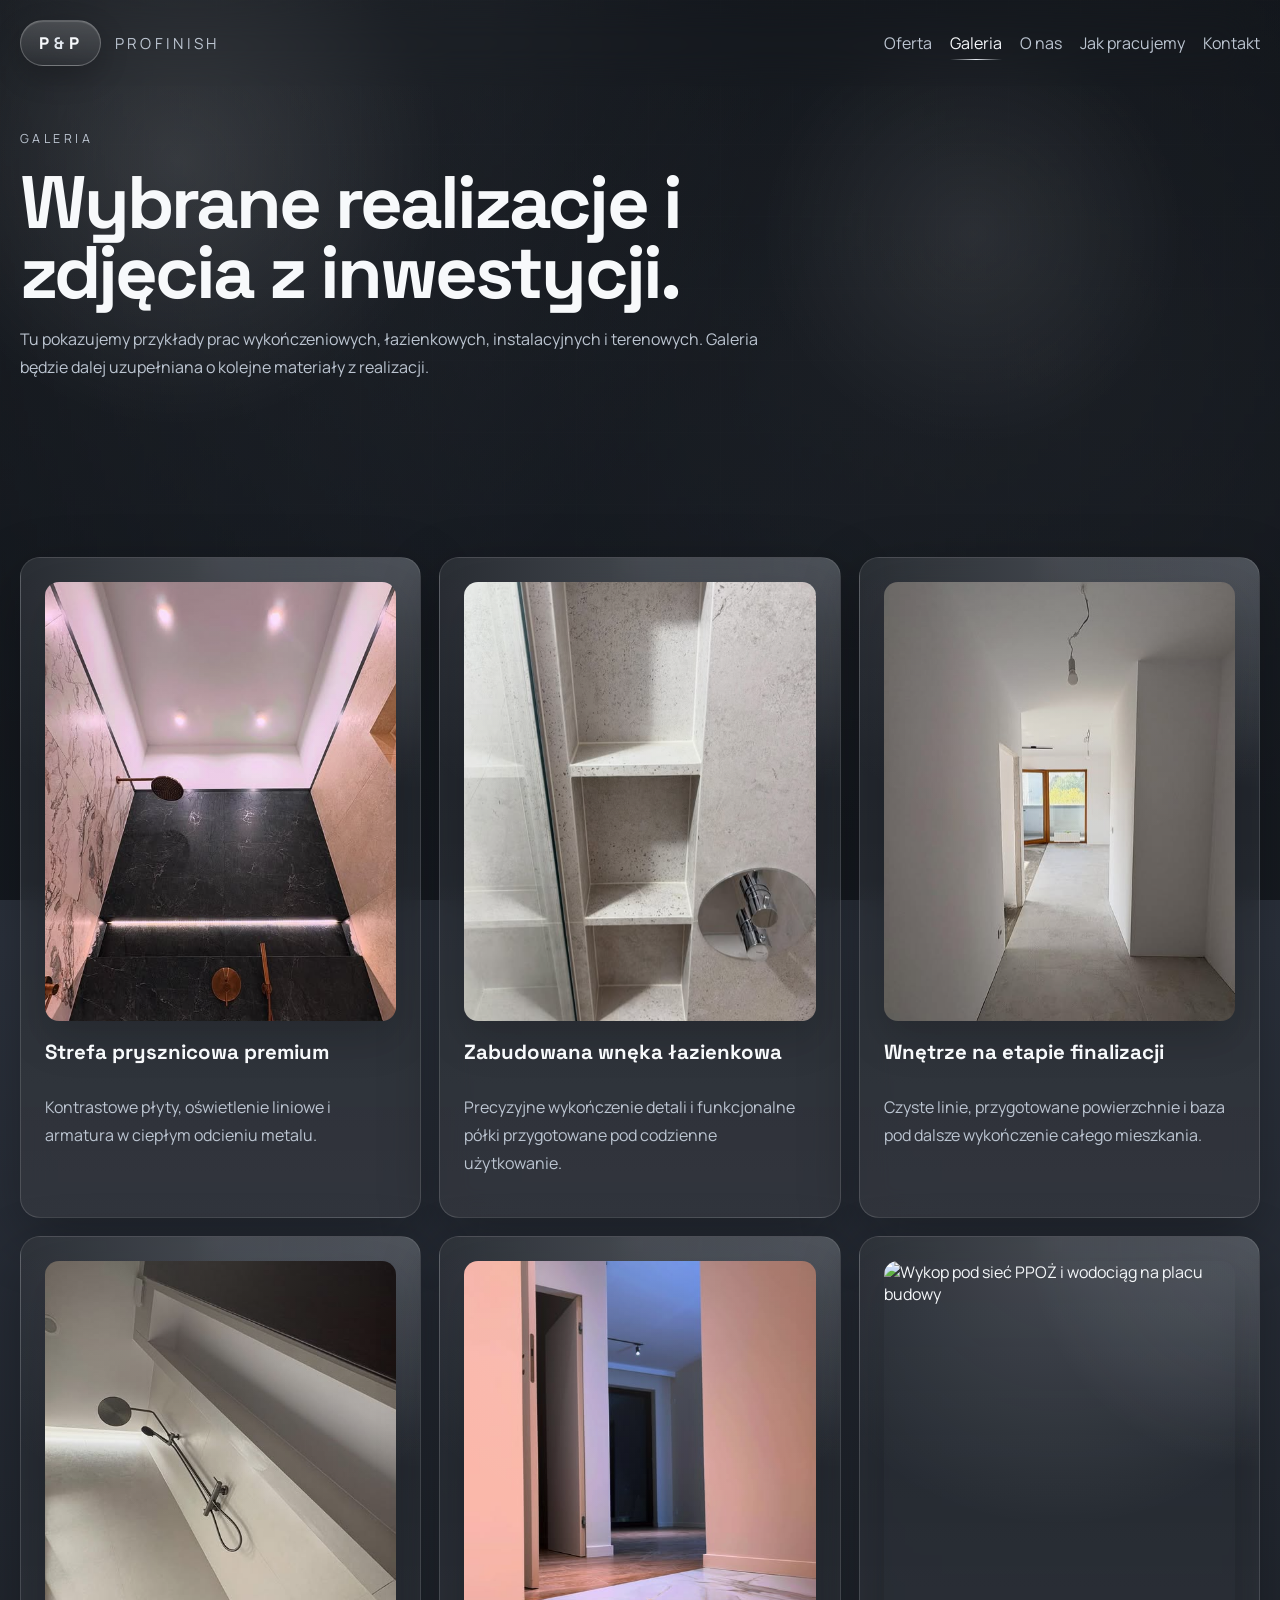
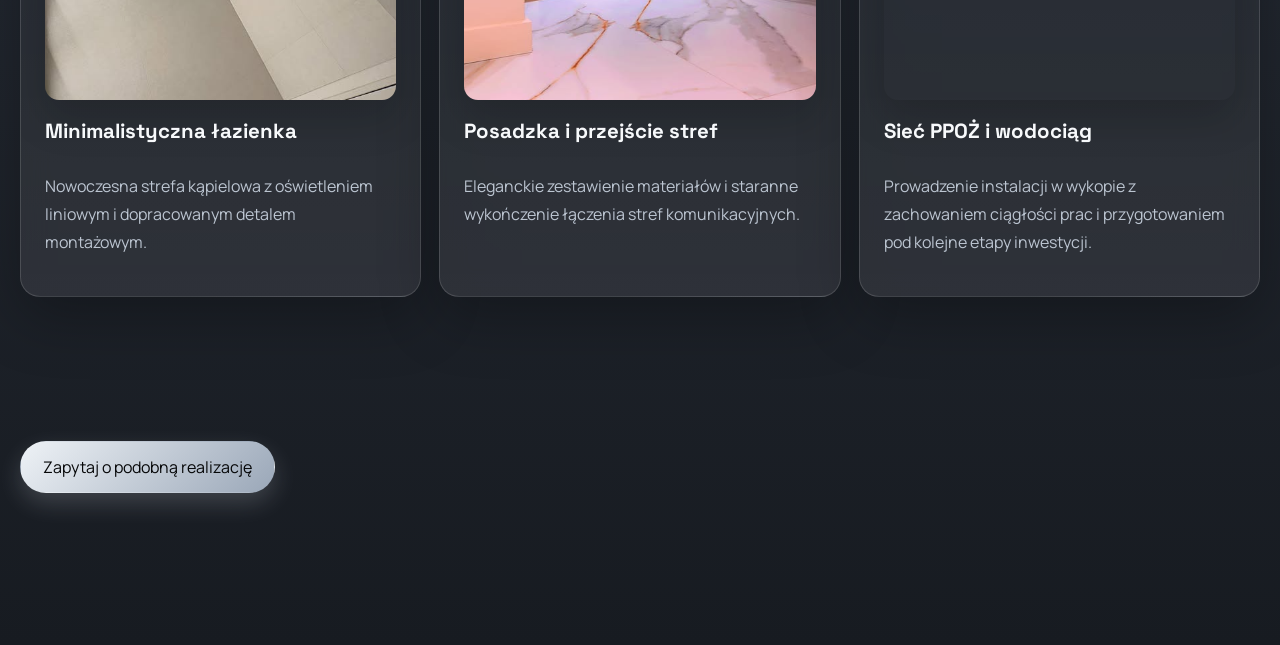
==== galeria.html @ ba37e41d "Split landing page into subpages" ====
<!DOCTYPE html>
<html lang="pl">
  <head>
    <meta charset="UTF-8" />
    <meta name="viewport" content="width=device-width, initial-scale=1.0" />
    <title>Galeria realizacji | P&amp;P Profinish</title>
    <meta name="description" content="Galeria realizacji P&amp;P Profinish: łazienki, wnętrza, posadzki, wykończenia oraz prace ziemne przy sieci PPOŻ i wodociągu." />
    <meta name="robots" content="index, follow" />
    <link rel="canonical" href="https://www.ppprofinish.pl/galeria" />
    <link rel="icon" type="image/svg+xml" href="/favicon.svg" />
    <script type="text/javascript">
      (function(c,l,a,r,i,t,y){
        c[a]=c[a]||function(){(c[a].q=c[a].q||[]).push(arguments)};
        t=l.createElement(r);t.async=1;t.src="https://www.clarity.ms/tag/"+i;
        y=l.getElementsByTagName(r)[0];y.parentNode.insertBefore(t,y);
      })(window, document, "clarity", "script", "wamprdpxu4");
    </script>
    <meta property="og:type" content="website" />
    <meta property="og:title" content="Galeria realizacji P&amp;P Profinish" />
    <meta property="og:description" content="Zobacz wybrane realizacje i zdjęcia z prac P&amp;P Profinish." />
    <meta property="og:url" content="https://www.ppprofinish.pl/galeria" />
    <meta property="og:image" content="https://www.ppprofinish.pl/gallery/realizacja-01.png" />
    <link rel="preconnect" href="https://fonts.googleapis.com" />
    <link rel="preconnect" href="https://fonts.gstatic.com" crossorigin />
    <link href="https://fonts.googleapis.com/css2?family=Manrope:wght@400;500;600;700;800&family=Space+Grotesk:wght@500;700&display=swap" rel="stylesheet" />
    <link rel="stylesheet" href="/styles.css" />
  </head>
  <body>
    <div class="site-backdrop" aria-hidden="true">
      <div class="backdrop-glow"></div>
      <div class="backdrop-grid"></div>
      <div class="backdrop-paper">
        <span class="paper-roll"></span>
        <span class="paper-lines"></span>
      </div>
    </div>

    <div class="page-shell">
      <header class="site-header">
        <a class="brand" href="/" aria-label="P&amp;P Profinish">
          <span class="brand-mark">P<span>&amp;</span>P</span>
          <span class="brand-text">Profinish</span>
        </a>

        <nav class="site-nav" aria-label="Nawigacja główna">
          <a href="/oferta">Oferta</a>
          <a href="/galeria" aria-current="page">Galeria</a>
          <a href="/o-nas">O nas</a>
          <a href="/jak-pracujemy">Jak pracujemy</a>
          <a href="/#kontakt">Kontakt</a>
        </nav>
      </header>

      <main>
        <section class="section page-hero">
          <div class="section-heading reveal">
            <p class="eyebrow">Galeria</p>
            <h1>Wybrane realizacje i zdjęcia z inwestycji.</h1>
            <p>
              Tu pokazujemy przykłady prac wykończeniowych, łazienkowych,
              instalacyjnych i terenowych. Galeria będzie dalej uzupełniana o
              kolejne materiały z realizacji.
            </p>
          </div>
        </section>

        <section class="section">
          <div class="services-grid gallery-grid">
            <article class="card reveal gallery-card">
              <img src="/gallery/realizacja-01.png" alt="Nowoczesna strefa prysznicowa z ciemnym kamieniem" />
              <h3>Strefa prysznicowa premium</h3>
              <p>Kontrastowe płyty, oświetlenie liniowe i armatura w ciepłym odcieniu metalu.</p>
            </article>
            <article class="card reveal reveal-delay gallery-card">
              <img src="/gallery/realizacja-02.png" alt="Wnęka prysznicowa z zabudowanymi półkami" />
              <h3>Zabudowana wnęka łazienkowa</h3>
              <p>Precyzyjne wykończenie detali i funkcjonalne półki przygotowane pod codzienne użytkowanie.</p>
            </article>
            <article class="card reveal reveal-delay-2 gallery-card">
              <img src="/gallery/realizacja-03.png" alt="Jasne wnętrze mieszkania w trakcie wykończenia" />
              <h3>Wnętrze na etapie finalizacji</h3>
              <p>Czyste linie, przygotowane powierzchnie i baza pod dalsze wykończenie całego mieszkania.</p>
            </article>
            <article class="card reveal gallery-card">
              <img src="/gallery/realizacja-04.png" alt="Nowoczesna łazienka z minimalistycznym prysznicem" />
              <h3>Minimalistyczna łazienka</h3>
              <p>Nowoczesna strefa kąpielowa z oświetleniem liniowym i dopracowanym detalem montażowym.</p>
            </article>
            <article class="card reveal reveal-delay gallery-card">
              <img src="/gallery/realizacja-05.png" alt="Posadzka z efektem marmuru w nowoczesnym wnętrzu" />
              <h3>Posadzka i przejście stref</h3>
              <p>Eleganckie zestawienie materiałów i staranne wykończenie łączenia stref komunikacyjnych.</p>
            </article>
            <article class="card reveal reveal-delay-2 gallery-card">
              <img src="/gallery/realizacja-06-final.jpg" alt="Wykop pod sieć PPOŻ i wodociąg na placu budowy" />
              <h3>Sieć PPOŻ i wodociąg</h3>
              <p>Prowadzenie instalacji w wykopie z zachowaniem ciągłości prac i przygotowaniem pod kolejne etapy inwestycji.</p>
            </article>
          </div>
        </section>

        <section class="section">
          <a class="button button-primary" href="/#kontakt">Zapytaj o podobną realizację</a>
        </section>
      </main>
    </div>

    <div class="toast" aria-live="polite" aria-atomic="true"></div>
    <script src="/script.js"></script>
  </body>
</html>
---- styles.css ----
:root {
  --bg: #111418;
  --bg-soft: #1b2027;
  --panel: rgba(28, 33, 40, 0.68);
  --panel-strong: rgba(39, 45, 54, 0.88);
  --text: #f7f9fb;
  --muted: #bcc5d1;
  --line: rgba(255, 255, 255, 0.14);
  --line-strong: rgba(255, 255, 255, 0.24);
  --chrome: #e4e9f0;
  --chrome-shadow: rgba(214, 220, 229, 0.2);
  --accent: #9eabbf;
  --glow: radial-gradient(circle at top, rgba(228, 233, 240, 0.22), transparent 42%);
  --radius-lg: 28px;
  --radius-md: 20px;
  --radius-sm: 14px;
  --shadow: 0 20px 60px rgba(0, 0, 0, 0.28);
}

* {
  box-sizing: border-box;
}

[hidden] {
  display: none !important;
}

html {
  scroll-behavior: smooth;
}

body {
  margin: 0;
  min-height: 100vh;
  font-family: "Manrope", sans-serif;
  background:
    radial-gradient(circle at top left, rgba(214, 220, 229, 0.3), transparent 30%),
    radial-gradient(circle at 82% 16%, rgba(255, 255, 255, 0.14), transparent 24%),
    linear-gradient(180deg, #1b2027 0%, #2b313c 42%, #171b21 100%);
  color: var(--text);
}

body::before {
  content: "";
  position: fixed;
  inset: 0;
  pointer-events: none;
  background-image:
    linear-gradient(rgba(255, 255, 255, 0.03) 1px, transparent 1px),
    linear-gradient(90deg, rgba(255, 255, 255, 0.03) 1px, transparent 1px);
  background-size: 72px 72px;
  mask-image: linear-gradient(180deg, rgba(0, 0, 0, 0.85), rgba(0, 0, 0, 0.35));
}

a {
  color: inherit;
  text-decoration: none;
}

button,
input,
textarea {
  font: inherit;
}

.page-shell {
  position: relative;
  z-index: 1;
  width: min(1240px, calc(100% - 32px));
  margin: 0 auto;
  padding-bottom: 80px;
}

.site-backdrop {
  position: fixed;
  inset: 0;
  z-index: 0;
  pointer-events: none;
  overflow: hidden;
  background:
    linear-gradient(180deg, rgba(16, 19, 24, 0.52), rgba(20, 24, 30, 0.7)),
    linear-gradient(90deg, rgba(17, 21, 26, 0.72), rgba(17, 21, 26, 0.28) 38%, rgba(17, 21, 26, 0.58) 100%),
    url("https://images.pexels.com/photos/4792501/pexels-photo-4792501.jpeg?cs=srgb&dl=pexels-anete-lusina-4792501.jpg&fm=jpg");
  background-size: cover;
  background-position: center center;
}

.backdrop-glow,
.backdrop-grid,
.backdrop-paper,
.backdrop-tools {
  position: absolute;
  inset: 0;
}

.backdrop-glow {
  background:
    radial-gradient(circle at 14% 18%, rgba(255, 255, 255, 0.12), transparent 20%),
    radial-gradient(circle at 76% 26%, rgba(255, 255, 255, 0.08), transparent 18%);
}

.backdrop-grid {
  display: none;
}

.backdrop-paper {
  display: none;
}

.backdrop-paper::before {
  content: "";
  position: absolute;
  right: 8%;
  top: 18%;
  width: min(34vw, 470px);
  height: min(48vw, 620px);
  border-radius: 22px;
  transform: rotate(-8deg);
  background:
    linear-gradient(180deg, rgba(250, 252, 255, 0.92), rgba(228, 235, 244, 0.78)),
    linear-gradient(90deg, rgba(120, 134, 156, 0.12), transparent 28%);
  box-shadow:
    0 28px 70px rgba(0, 0, 0, 0.16),
    inset 0 0 0 1px rgba(82, 98, 122, 0.12);
}

.paper-lines,
.paper-roll {
  position: absolute;
  display: block;
}

.paper-lines {
  right: 11%;
  top: 23%;
  width: min(29vw, 400px);
  height: min(39vw, 500px);
  transform: rotate(-8deg);
  opacity: 0.5;
  background-image:
    linear-gradient(transparent 0, transparent calc(100% - 2px), rgba(78, 99, 127, 0.24) calc(100% - 2px)),
    linear-gradient(90deg, transparent 0, transparent calc(100% - 2px), rgba(78, 99, 127, 0.24) calc(100% - 2px)),
    linear-gradient(90deg, transparent 12%, rgba(78, 99, 127, 0.24) 12%, rgba(78, 99, 127, 0.24) 12.5%, transparent 12.5%),
    linear-gradient(transparent 18%, rgba(78, 99, 127, 0.18) 18%, rgba(78, 99, 127, 0.18) 18.4%, transparent 18.4%),
    linear-gradient(90deg, transparent 68%, rgba(78, 99, 127, 0.18) 68%, rgba(78, 99, 127, 0.18) 68.35%, transparent 68.35%),
    linear-gradient(transparent 58%, rgba(78, 99, 127, 0.18) 58%, rgba(78, 99, 127, 0.18) 58.35%, transparent 58.35%);
  background-size: 310px 190px, 310px 190px, 100% 100%, 100% 100%, 100% 100%, 100% 100%;
  background-repeat: no-repeat;
}

.paper-roll {
  right: 30%;
  top: 14%;
  width: min(18vw, 240px);
  height: 44px;
  border-radius: 999px;
  transform: rotate(18deg);
  background:
    linear-gradient(180deg, rgba(251, 252, 255, 0.95), rgba(215, 223, 234, 0.8));
  box-shadow:
    0 14px 32px rgba(0, 0, 0, 0.14),
    inset -16px 0 20px rgba(109, 126, 150, 0.16);
}

.paper-roll::before {
  content: "";
  position: absolute;
  left: 12px;
  top: 6px;
  width: 32px;
  height: 32px;
  border-radius: 50%;
  background:
    radial-gradient(circle at 45% 45%, rgba(205, 214, 226, 0.95) 0 32%, rgba(156, 171, 191, 0.7) 32% 56%, rgba(242, 245, 249, 0.95) 56% 100%);
}

.backdrop-tools {
  display: none;
}

.site-header {
  position: sticky;
  top: 0;
  z-index: 10;
  display: flex;
  align-items: center;
  justify-content: space-between;
  gap: 24px;
  padding: 20px 0;
  backdrop-filter: blur(18px);
}

.brand {
  display: inline-flex;
  align-items: center;
  gap: 14px;
}

.brand-mark {
  display: inline-flex;
  align-items: center;
  justify-content: center;
  min-width: 72px;
  min-height: 46px;
  border: 1px solid var(--line-strong);
  border-radius: 999px;
  padding: 0 18px;
  background: linear-gradient(180deg, rgba(255, 255, 255, 0.18), rgba(255, 255, 255, 0.04));
  box-shadow: inset 0 1px 1px rgba(255, 255, 255, 0.15), 0 10px 30px rgba(0, 0, 0, 0.2);
  font-family: "Space Grotesk", sans-serif;
  font-size: 1.05rem;
  font-weight: 700;
  letter-spacing: 0.14em;
}

.brand-mark span {
  margin: 0 3px;
  color: var(--chrome);
}

.brand-text {
  font-size: 0.95rem;
  letter-spacing: 0.22em;
  text-transform: uppercase;
  color: var(--muted);
}

.site-nav {
  display: flex;
  flex-wrap: wrap;
  justify-content: flex-end;
  gap: 18px;
}

.site-nav a {
  position: relative;
  color: var(--muted);
  transition: color 180ms ease;
}

.site-nav a::after {
  content: "";
  position: absolute;
  left: 0;
  bottom: -6px;
  width: 100%;
  height: 1px;
  background: linear-gradient(90deg, transparent, var(--chrome), transparent);
  transform: scaleX(0);
  transform-origin: center;
  transition: transform 180ms ease;
}

.site-nav a:hover,
.site-nav a:focus-visible {
  color: var(--text);
}

.site-nav a[aria-current="page"] {
  color: var(--text);
}

.site-nav a:hover::after,
.site-nav a:focus-visible::after,
.site-nav a[aria-current="page"]::after {
  transform: scaleX(1);
}

.section {
  padding: 72px 0;
}

.page-hero {
  min-height: auto;
  padding-top: 42px;
}

.page-hero h1 {
  font-size: clamp(2.5rem, 5.8vw, 4.7rem);
}

.hero {
  display: grid;
  grid-template-columns: 1fr;
  gap: 24px;
  min-height: calc(100vh - 86px);
  padding-top: 24px;
}

.hero-copy {
  display: grid;
  justify-items: center;
  max-width: 100%;
  text-align: center;
}

.eyebrow {
  margin: 0 0 18px;
  font-size: 0.78rem;
  letter-spacing: 0.28em;
  text-transform: uppercase;
  color: var(--chrome);
}

h1,
h2,
h3,
.brand-mark {
  font-family: "Space Grotesk", sans-serif;
}

h1 {
  margin: 0;
  font-size: clamp(3rem, 7vw, 6.1rem);
  line-height: 0.95;
  letter-spacing: -0.04em;
}

h1 span {
  display: block;
  color: #abb4c1;
}

.hero-text,
.section-heading p,
.about-copy p,
.contact-copy p,
.card p,
.timeline-item p {
  color: var(--muted);
  line-height: 1.75;
}

.hero-text {
  max-width: 980px;
}

.service-stack-grid {
  grid-template-columns: repeat(3, minmax(0, 1fr));
}

.hero-actions {
  display: flex;
  flex-wrap: wrap;
  justify-content: center;
  gap: 14px;
  margin: 32px 0 28px;
}

.button {
  display: inline-flex;
  align-items: center;
  justify-content: center;
  min-height: 52px;
  padding: 0 22px;
  border-radius: 999px;
  border: 1px solid transparent;
  transition:
    transform 180ms ease,
    border-color 180ms ease,
    background 180ms ease,
    box-shadow 180ms ease;
}

.button:hover,
.button:focus-visible {
  transform: translateY(-2px);
}

.button:disabled {
  cursor: wait;
  opacity: 0.72;
  transform: none;
}

.button-primary {
  background: linear-gradient(135deg, #eef2f6 0%, #9aa7b8 100%);
  color: #060708;
  box-shadow: 0 10px 24px var(--chrome-shadow);
}

.button-secondary {
  border-color: var(--line-strong);
  background: rgba(255, 255, 255, 0.02);
  color: var(--text);
}

.hero-metrics {
  display: grid;
  grid-template-columns: repeat(3, minmax(0, 1fr));
  gap: 16px;
  padding: 0;
  margin: 0;
  list-style: none;
}

.hero-metrics li,
.timeline-item,
.card {
  position: relative;
  overflow: hidden;
  border: 1px solid var(--line);
  border-radius: var(--radius-md);
  background: var(--panel);
  backdrop-filter: blur(14px);
  box-shadow: var(--shadow);
}

.hero-metrics li {
  padding: 20px;
}

.hero-metrics strong {
  display: block;
  margin-bottom: 8px;
  font-size: 1rem;
}

.hero-metrics span {
  color: var(--muted);
  line-height: 1.5;
}

.chrome-card::before,
.hero-metrics li::before,
.timeline-item::before,
.card::before {
  content: "";
  position: absolute;
  inset: 0;
  background: var(--glow);
  opacity: 0.8;
  pointer-events: none;
}

.hero-card {
  padding: 26px;
}

.card-label {
  margin: 0 0 18px;
  color: var(--chrome);
  text-transform: uppercase;
  letter-spacing: 0.24em;
  font-size: 0.72rem;
}

.service-stack {
  display: grid;
  gap: 16px;
}

.service-stack article {
  padding: 20px;
  border: 1px solid var(--line);
  border-radius: var(--radius-sm);
  background: linear-gradient(180deg, rgba(255, 255, 255, 0.07), rgba(255, 255, 255, 0.02));
}

.service-stack article span,
.timeline-item span {
  display: inline-flex;
  align-items: center;
  justify-content: center;
  width: 42px;
  height: 42px;
  border-radius: 50%;
  margin-bottom: 12px;
  border: 1px solid var(--line-strong);
  color: var(--chrome);
}

.service-stack h2,
.section-heading h2,
.about-copy h2,
.contact-copy h2 {
  margin: 0 0 14px;
  font-size: clamp(2rem, 4vw, 3.5rem);
  line-height: 1.02;
  letter-spacing: -0.04em;
}

.service-stack article h2 {
  font-size: 1.35rem;
  margin-bottom: 8px;
}

.section-heading {
  max-width: 760px;
  margin-bottom: 32px;
}

.services-grid {
  display: grid;
  grid-template-columns: repeat(3, minmax(0, 1fr));
  gap: 18px;
}

.keyword-grid {
  display: grid;
  grid-template-columns: repeat(3, minmax(0, 1fr));
  gap: 18px;
}

.card {
  min-height: 100%;
  padding: 24px;
}

.card h3,
.timeline-item h3 {
  margin: 0 0 12px;
  font-size: 1.28rem;
}

.accent-card {
  background: linear-gradient(135deg, rgba(201, 210, 222, 0.12), rgba(83, 91, 104, 0.18));
}

.gallery-card {
  min-height: 260px;
  display: grid;
  align-content: start;
  background:
    linear-gradient(180deg, rgba(255, 255, 255, 0.02), rgba(255, 255, 255, 0.08)),
    radial-gradient(circle at top right, rgba(214, 220, 229, 0.2), transparent 30%),
    var(--panel);
}

.gallery-card img {
  width: 100%;
  aspect-ratio: 4 / 5;
  object-fit: cover;
  border-radius: 14px;
  margin-bottom: 18px;
  box-shadow: 0 18px 40px rgba(0, 0, 0, 0.18);
}

.about-section,
.contact-section {
  display: grid;
  grid-template-columns: 1fr 1fr;
  gap: 24px;
  align-items: stretch;
}

.about-panel,
.contact-form {
  padding: 28px;
}

.feature-list {
  margin: 0;
  padding: 0;
  list-style: none;
}

.feature-list li {
  padding: 18px 0;
  border-bottom: 1px solid var(--line);
  color: var(--text);
}

.feature-list li:last-child {
  border-bottom: 0;
}

.timeline {
  display: grid;
  grid-template-columns: repeat(4, minmax(0, 1fr));
  gap: 18px;
}

.timeline-item {
  padding: 24px;
}

.contact-details {
  display: grid;
  gap: 12px;
  margin-top: 28px;
}

.contact-details a {
  font-size: 1.05rem;
}

.contact-form {
  display: grid;
  gap: 16px;
}

.contact-form label {
  display: grid;
  gap: 8px;
  color: var(--text);
}

.contact-form input,
.contact-form textarea {
  width: 100%;
  border: 1px solid var(--line);
  border-radius: 16px;
  background: rgba(255, 255, 255, 0.03);
  color: var(--text);
  padding: 15px 16px;
  outline: none;
  transition:
    border-color 180ms ease,
    box-shadow 180ms ease,
    background 180ms ease;
}

.contact-form input:focus,
.contact-form textarea:focus {
  border-color: rgba(214, 220, 229, 0.6);
  box-shadow: 0 0 0 4px rgba(214, 220, 229, 0.08);
  background: rgba(255, 255, 255, 0.05);
}

.form-note {
  margin: 0;
  font-size: 0.92rem;
  color: var(--muted);
}

.toast {
  position: fixed;
  right: 20px;
  bottom: 20px;
  padding: 14px 18px;
  border: 1px solid var(--line-strong);
  border-radius: 16px;
  background: rgba(8, 10, 14, 0.94);
  color: var(--text);
  box-shadow: var(--shadow);
  opacity: 0;
  transform: translateY(12px);
  pointer-events: none;
  transition:
    opacity 180ms ease,
    transform 180ms ease;
}

.toast.is-visible {
  opacity: 1;
  transform: translateY(0);
}

.reveal {
  opacity: 0;
  transform: translateY(32px);
  transition:
    opacity 700ms ease,
    transform 700ms ease;
}

.reveal.is-visible {
  opacity: 1;
  transform: translateY(0);
}

.reveal-delay {
  transition-delay: 120ms;
}

.reveal-delay-2 {
  transition-delay: 220ms;
}

@media (max-width: 1080px) {
  .hero,
  .service-stack-grid,
  .keyword-grid,
  .about-section,
  .contact-section,
  .timeline,
  .services-grid {
    grid-template-columns: 1fr 1fr;
  }

  .hero {
    min-height: auto;
    padding-top: 48px;
  }

  .hero-metrics {
    grid-template-columns: 1fr;
  }

  .backdrop-paper::before {
    width: min(42vw, 380px);
    height: min(58vw, 500px);
    right: 4%;
    top: 22%;
  }

  .paper-lines {
    width: min(36vw, 320px);
    height: min(48vw, 420px);
    right: 7%;
    top: 26%;
  }

  .paper-roll {
    right: 24%;
  }
}

@media (max-width: 720px) {
  .page-shell {
    width: min(100% - 20px, 1240px);
  }

  .site-header,
  .hero,
  .service-stack-grid,
  .keyword-grid,
  .about-section,
  .contact-section,
  .timeline,
  .services-grid {
    grid-template-columns: 1fr;
  }

  .site-header {
    align-items: flex-start;
    flex-direction: column;
  }

  .site-nav {
    gap: 12px 16px;
  }

  .section {
    padding: 54px 0;
  }

  h1 {
    font-size: clamp(2.6rem, 16vw, 4.1rem);
  }

  .service-stack h2,
  .section-heading h2,
  .about-copy h2,
  .contact-copy h2 {
    font-size: clamp(1.8rem, 9vw, 2.7rem);
  }

  .site-backdrop {
    background-position: 62% center;
  }
}

@media (prefers-reduced-motion: reduce) {
  html {
    scroll-behavior: auto;
  }

  *,
  *::before,
  *::after {
    animation: none !important;
    transition: none !important;
  }

  .reveal {
    opacity: 1;
    transform: none;
  }
}
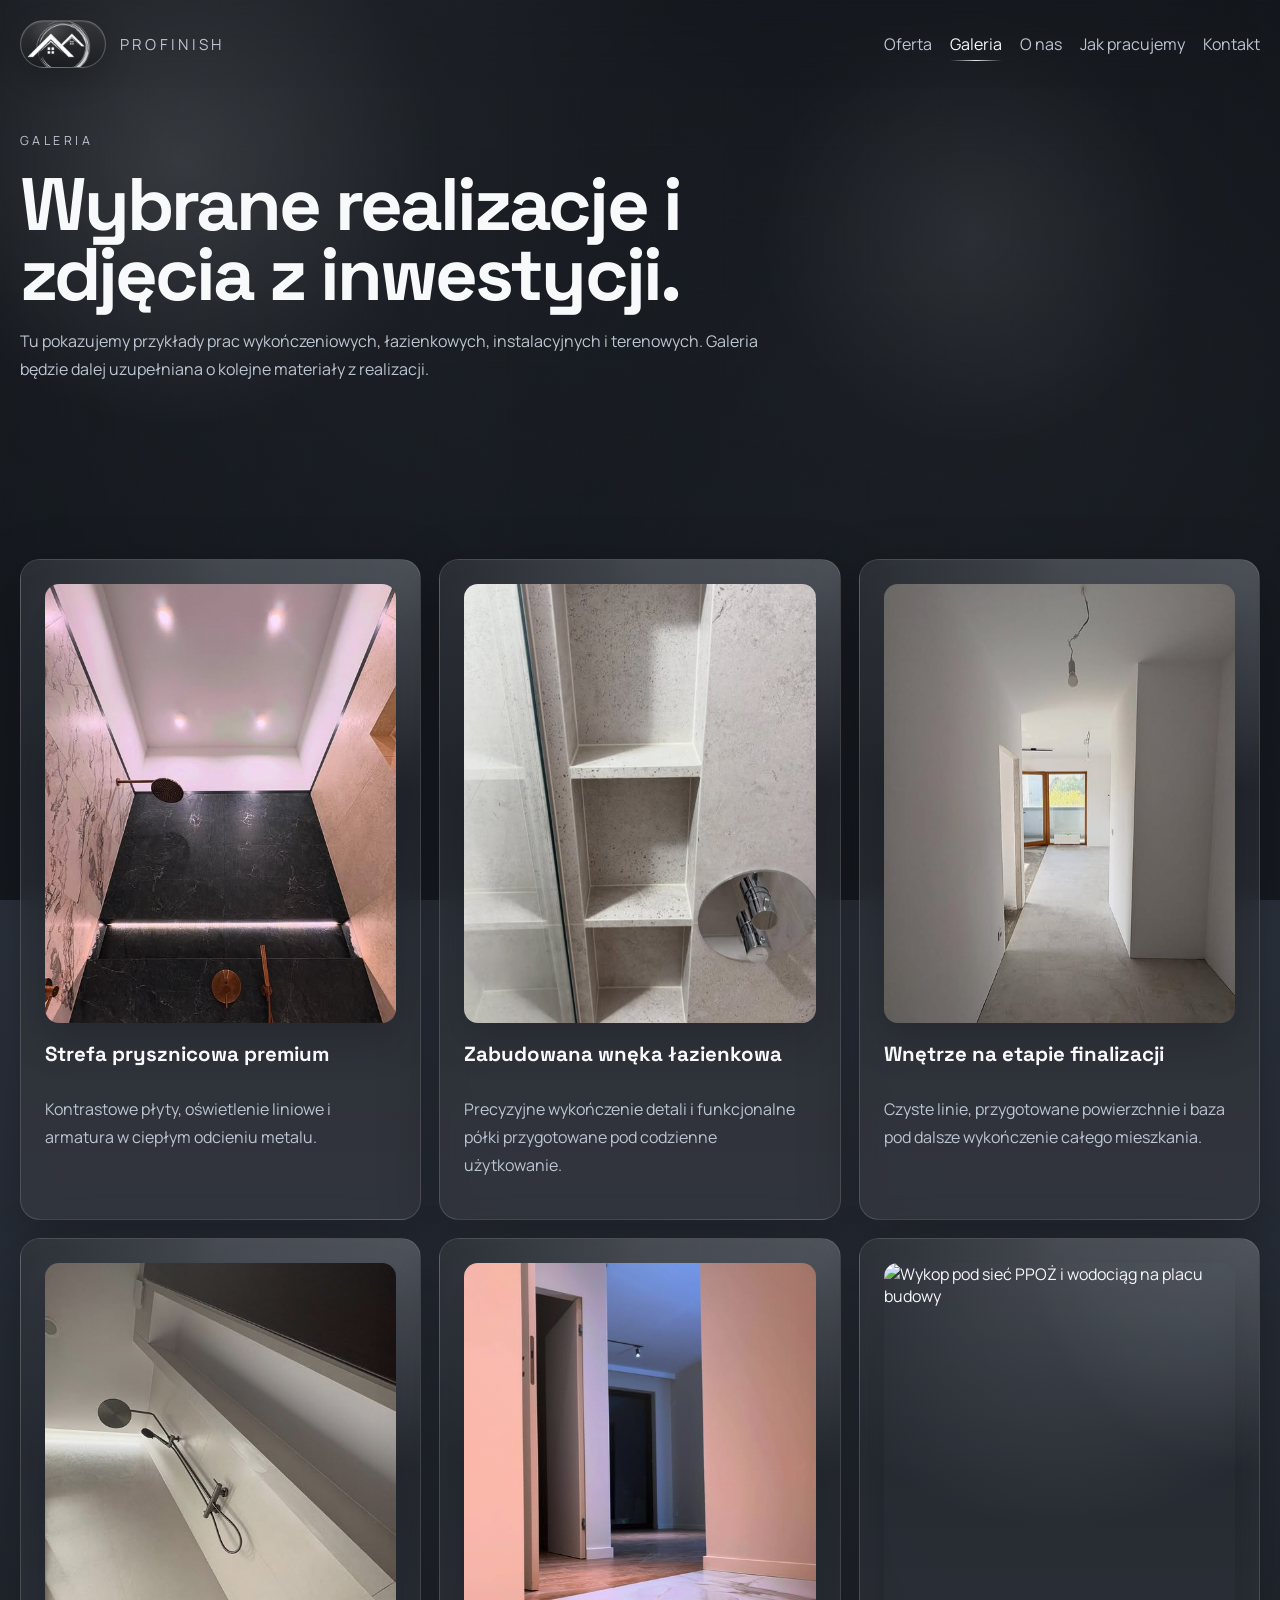
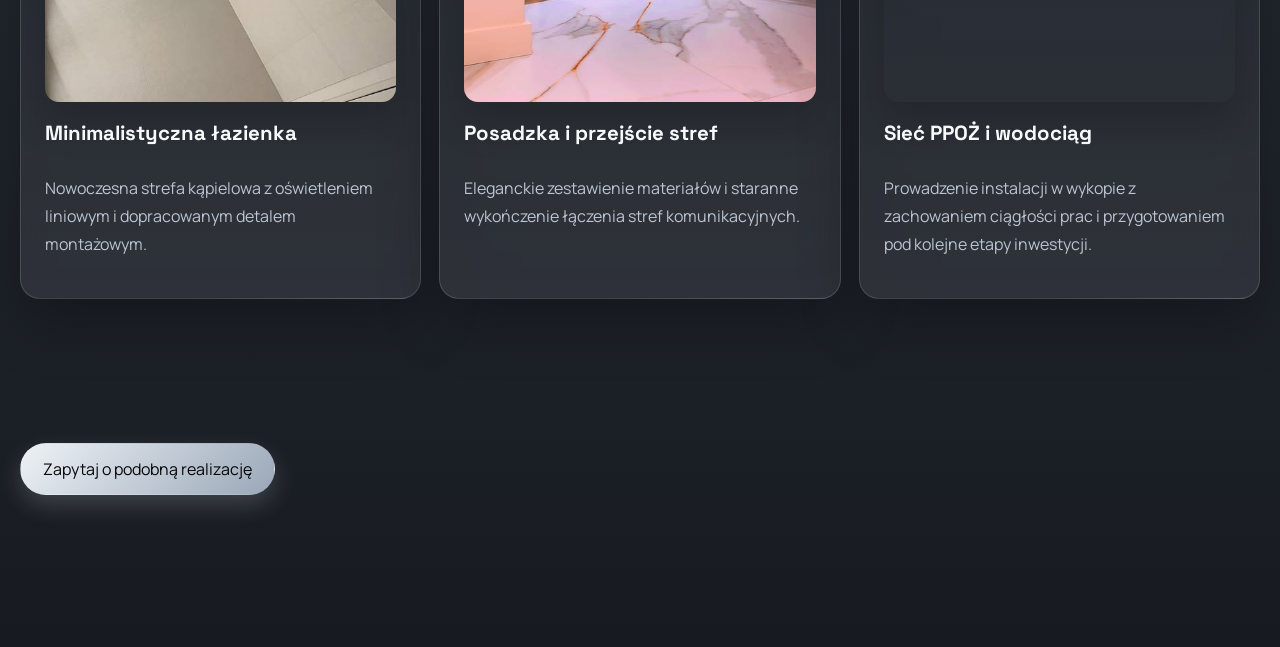
==== commit 601f8a7c: "Add brand logo to header" ====
--- a/galeria.html
+++ b/galeria.html
@@ -38,7 +38,9 @@
     <div class="page-shell">
       <header class="site-header">
         <a class="brand" href="/" aria-label="P&amp;P Profinish">
-          <span class="brand-mark">P<span>&amp;</span>P</span>
+          <span class="brand-logo-mark" aria-hidden="true">
+            <img src="/assets/logo-bialo-pnp.png" alt="" />
+          </span>
           <span class="brand-text">Profinish</span>
         </a>
 
--- a/styles.css
+++ b/styles.css
@@ -218,6 +218,33 @@
   color: var(--chrome);
 }
 
+.brand-logo-mark {
+  display: inline-flex;
+  align-items: flex-start;
+  justify-content: center;
+  width: 86px;
+  height: 48px;
+  overflow: hidden;
+  border: 1px solid var(--line-strong);
+  border-radius: 999px;
+  background:
+    radial-gradient(circle at 35% 20%, rgba(255, 255, 255, 0.14), transparent 34%),
+    linear-gradient(180deg, rgba(255, 255, 255, 0.14), rgba(255, 255, 255, 0.04)),
+    rgba(8, 10, 13, 0.58);
+  box-shadow:
+    inset 0 1px 1px rgba(255, 255, 255, 0.14),
+    0 10px 30px rgba(0, 0, 0, 0.2);
+}
+
+.brand-logo-mark img {
+  display: block;
+  width: 96px;
+  height: 96px;
+  object-fit: contain;
+  transform: translateY(-5px);
+  filter: drop-shadow(0 8px 12px rgba(0, 0, 0, 0.32));
+}
+
 .brand-text {
   font-size: 0.95rem;
   letter-spacing: 0.22em;
